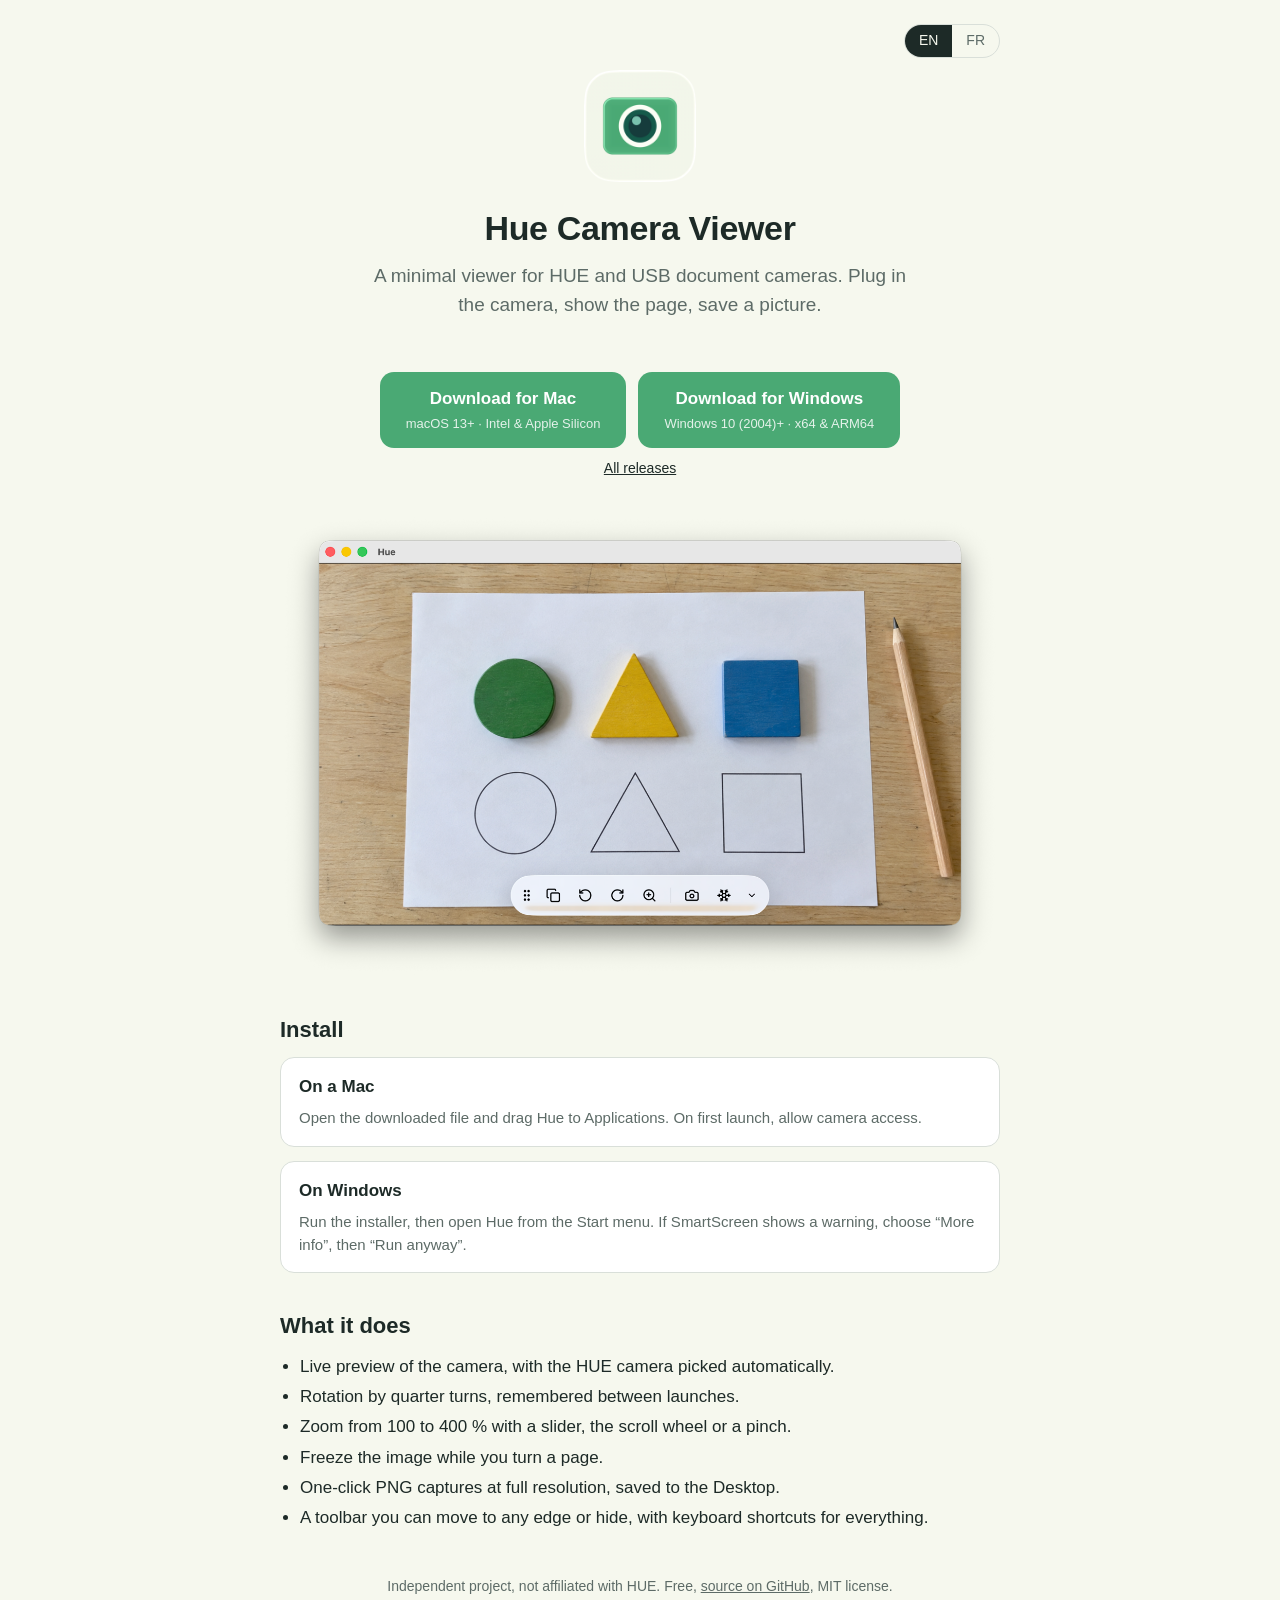
==== docs/index.html @ 90104df3 "Add a website for GitHub Pages" ====
<!doctype html>
<html lang="en">
<head>
  <meta charset="utf-8">
  <meta name="viewport" content="width=device-width, initial-scale=1">
  <title>Hue Camera Viewer</title>
  <meta name="description" content="A minimal viewer for HUE and USB document cameras, for macOS and Windows.">
  <link rel="canonical" href="https://piitaya.github.io/hue-camera-viewer/">
  <link rel="alternate" hreflang="en" href="https://piitaya.github.io/hue-camera-viewer/">
  <link rel="alternate" hreflang="fr" href="https://piitaya.github.io/hue-camera-viewer/fr/">
  <link rel="alternate" hreflang="x-default" href="https://piitaya.github.io/hue-camera-viewer/">
  <link rel="icon" href="favicon.svg" type="image/svg+xml">
  <link rel="icon" href="favicon-32.png" sizes="32x32" type="image/png">
  <link rel="apple-touch-icon" href="apple-touch-icon.png">
  <meta name="theme-color" content="#f6f8ee" media="(prefers-color-scheme: light)">
  <meta name="theme-color" content="#161a19" media="(prefers-color-scheme: dark)">
  <meta property="og:type" content="website">
  <meta property="og:site_name" content="Hue Camera Viewer">
  <meta property="og:title" content="Hue Camera Viewer">
  <meta property="og:description" content="A minimal viewer for HUE and USB document cameras, for macOS and Windows.">
  <meta property="og:url" content="https://piitaya.github.io/hue-camera-viewer/">
  <meta property="og:locale" content="en_US">
  <meta property="og:image" content="https://piitaya.github.io/hue-camera-viewer/og.png">
  <meta property="og:image:width" content="1200">
  <meta property="og:image:height" content="630">
  <meta property="og:image:alt" content="Hue Camera Viewer showing a sheet of paper with wooden shapes">
  <meta name="twitter:card" content="summary_large_image">
  <meta name="twitter:title" content="Hue Camera Viewer">
  <meta name="twitter:description" content="A minimal viewer for HUE and USB document cameras, for macOS and Windows.">
  <meta name="twitter:image" content="https://piitaya.github.io/hue-camera-viewer/og.png">
  <link rel="stylesheet" href="style.css">
  <script type="application/ld+json">
  {
    "@context": "https://schema.org",
    "@type": "SoftwareApplication",
    "name": "Hue Camera Viewer",
    "description": "A minimal viewer for HUE and USB document cameras, for macOS and Windows.",
    "url": "https://piitaya.github.io/hue-camera-viewer/",
    "inLanguage": "en",
    "applicationCategory": "EducationalApplication",
    "operatingSystem": "macOS 13+, Windows 10+",
    "offers": { "@type": "Offer", "price": "0", "priceCurrency": "EUR" },
    "license": "https://opensource.org/licenses/MIT",
    "image": "https://piitaya.github.io/hue-camera-viewer/og.png",
    "downloadUrl": "https://github.com/piitaya/hue-camera-viewer/releases/latest"
  }
  </script>
</head>
<body>
<main>
  <header>
    <nav class="lang" aria-label="Language">
      <a href="./" lang="en" hreflang="en" aria-current="page">EN</a>
      <a href="fr/" lang="fr" hreflang="fr">FR</a>
    </nav>
  </header>

  <div class="hero">
    <img class="icon" src="hue.png" alt="">
    <h1>Hue Camera Viewer</h1>
    <p class="tagline">A minimal viewer for HUE and USB document cameras. Plug in the camera, show the page, save a picture.</p>
    <span class="version" id="version" data-prefix="Version " hidden></span>
  </div>

  <div class="downloads">
    <a class="button" href="https://github.com/piitaya/hue-camera-viewer/releases/latest/download/Hue-Camera-Viewer-macOS.dmg">
      Download for Mac
      <small>macOS 13+ · Intel &amp; Apple Silicon</small>
    </a>
    <a class="button" href="https://github.com/piitaya/hue-camera-viewer/releases/latest/download/Hue-Camera-Viewer-Windows.exe">
      Download for Windows
      <small>Windows 10 (2004)+ · x64 &amp; ARM64</small>
    </a>
  </div>
  <p class="all"><a href="https://github.com/piitaya/hue-camera-viewer/releases">All releases</a></p>

  <img class="screenshot" src="screenshot.png" width="1400" height="900" alt="Hue Camera Viewer showing a sheet of paper with wooden shapes, the toolbar at the bottom">

  <section>
    <h2>Install</h2>
    <div class="install">
      <div class="card">
        <h3>On a Mac</h3>
        <p>Open the downloaded file and drag Hue to Applications. On first launch, allow camera access.</p>
      </div>
      <div class="card">
        <h3>On Windows</h3>
        <p>Run the installer, then open Hue from the Start menu. If SmartScreen shows a warning, choose “More info”, then “Run anyway”.</p>
      </div>
    </div>
  </section>

  <section>
    <h2>What it does</h2>
    <ul>
      <li>Live preview of the camera, with the HUE camera picked automatically.</li>
      <li>Rotation by quarter turns, remembered between launches.</li>
      <li>Zoom from 100 to 400 % with a slider, the scroll wheel or a pinch.</li>
      <li>Freeze the image while you turn a page.</li>
      <li>One-click PNG captures at full resolution, saved to the Desktop.</li>
      <li>A toolbar you can move to any edge or hide, with keyboard shortcuts for everything.</li>
    </ul>
  </section>

  <footer>
    <p>Independent project, not affiliated with HUE. Free, <a href="https://github.com/piitaya/hue-camera-viewer">source on GitHub</a>, MIT license.</p>
  </footer>
</main>
<script src="version.js"></script>
</body>
</html>
---- docs/style.css ----
:root {
  color-scheme: light dark;
  --ink: #1d2a27;
  --muted: #5d6b67;
  --paper: #f6f8ee;
  --card: #ffffff;
  --line: #d9dfd9;
  --accent: #4aa974;
  --accent-ink: #ffffff;
}
@media (prefers-color-scheme: dark) {
  :root {
    --ink: #eef2ef;
    --muted: #a5b0ab;
    --paper: #161a19;
    --card: #1f2423;
    --line: #333b38;
    --accent: #59b480;
    --accent-ink: #0d1a14;
  }
}
* { box-sizing: border-box; }
body {
  margin: 0;
  font: 17px/1.55 -apple-system, BlinkMacSystemFont, "Segoe UI", Roboto, Helvetica, Arial, sans-serif;
  color: var(--ink);
  background: var(--paper);
}
main { max-width: 760px; margin: 0 auto; padding: 24px 20px 56px; }
header { display: flex; justify-content: flex-end; }
.lang { display: inline-flex; border: 1px solid var(--line); border-radius: 999px; overflow: hidden; font-size: 14px; }
.lang a { padding: 5px 14px; color: var(--muted); text-decoration: none; }
.lang a[aria-current="page"] { background: var(--ink); color: var(--paper); }
.hero { text-align: center; margin-top: 12px; }
.hero .icon { width: 112px; height: 112px; }
h1 { font-size: 34px; margin: 12px 0 6px; letter-spacing: -0.01em; }
.tagline { font-size: 19px; color: var(--muted); margin: 0 auto; max-width: 560px; }
.version { display: inline-block; margin-top: 12px; font-size: 14px; color: var(--muted); }
.downloads { display: flex; flex-wrap: wrap; gap: 12px; justify-content: center; margin: 26px 0 10px; }
.button {
  display: inline-flex; flex-direction: column; align-items: center; gap: 2px;
  padding: 14px 26px; border-radius: 14px; text-decoration: none;
  background: var(--accent); color: var(--accent-ink); font-weight: 600; min-width: 220px;
}
.button small { font-weight: 400; font-size: 13px; opacity: 0.85; }
.all { text-align: center; font-size: 14px; }
.all a, footer a { color: inherit; }
.screenshot { display: block; width: 100%; height: auto; margin: 34px 0 8px; }
section { margin-top: 36px; }
h2 { font-size: 22px; margin: 0 0 10px; }
p { margin: 0 0 10px; }
.install { display: grid; gap: 14px; }
.card { background: var(--card); border: 1px solid var(--line); border-radius: 14px; padding: 16px 18px; }
.card h3 { margin: 0 0 6px; font-size: 17px; }
.card p { margin: 0; color: var(--muted); font-size: 15px; }
ul { padding-left: 20px; margin: 0; }
li { margin: 4px 0; }
footer { margin-top: 44px; font-size: 14px; color: var(--muted); text-align: center; }
@media (max-width: 480px) {
  h1 { font-size: 28px; }
  .button { width: 100%; }
}
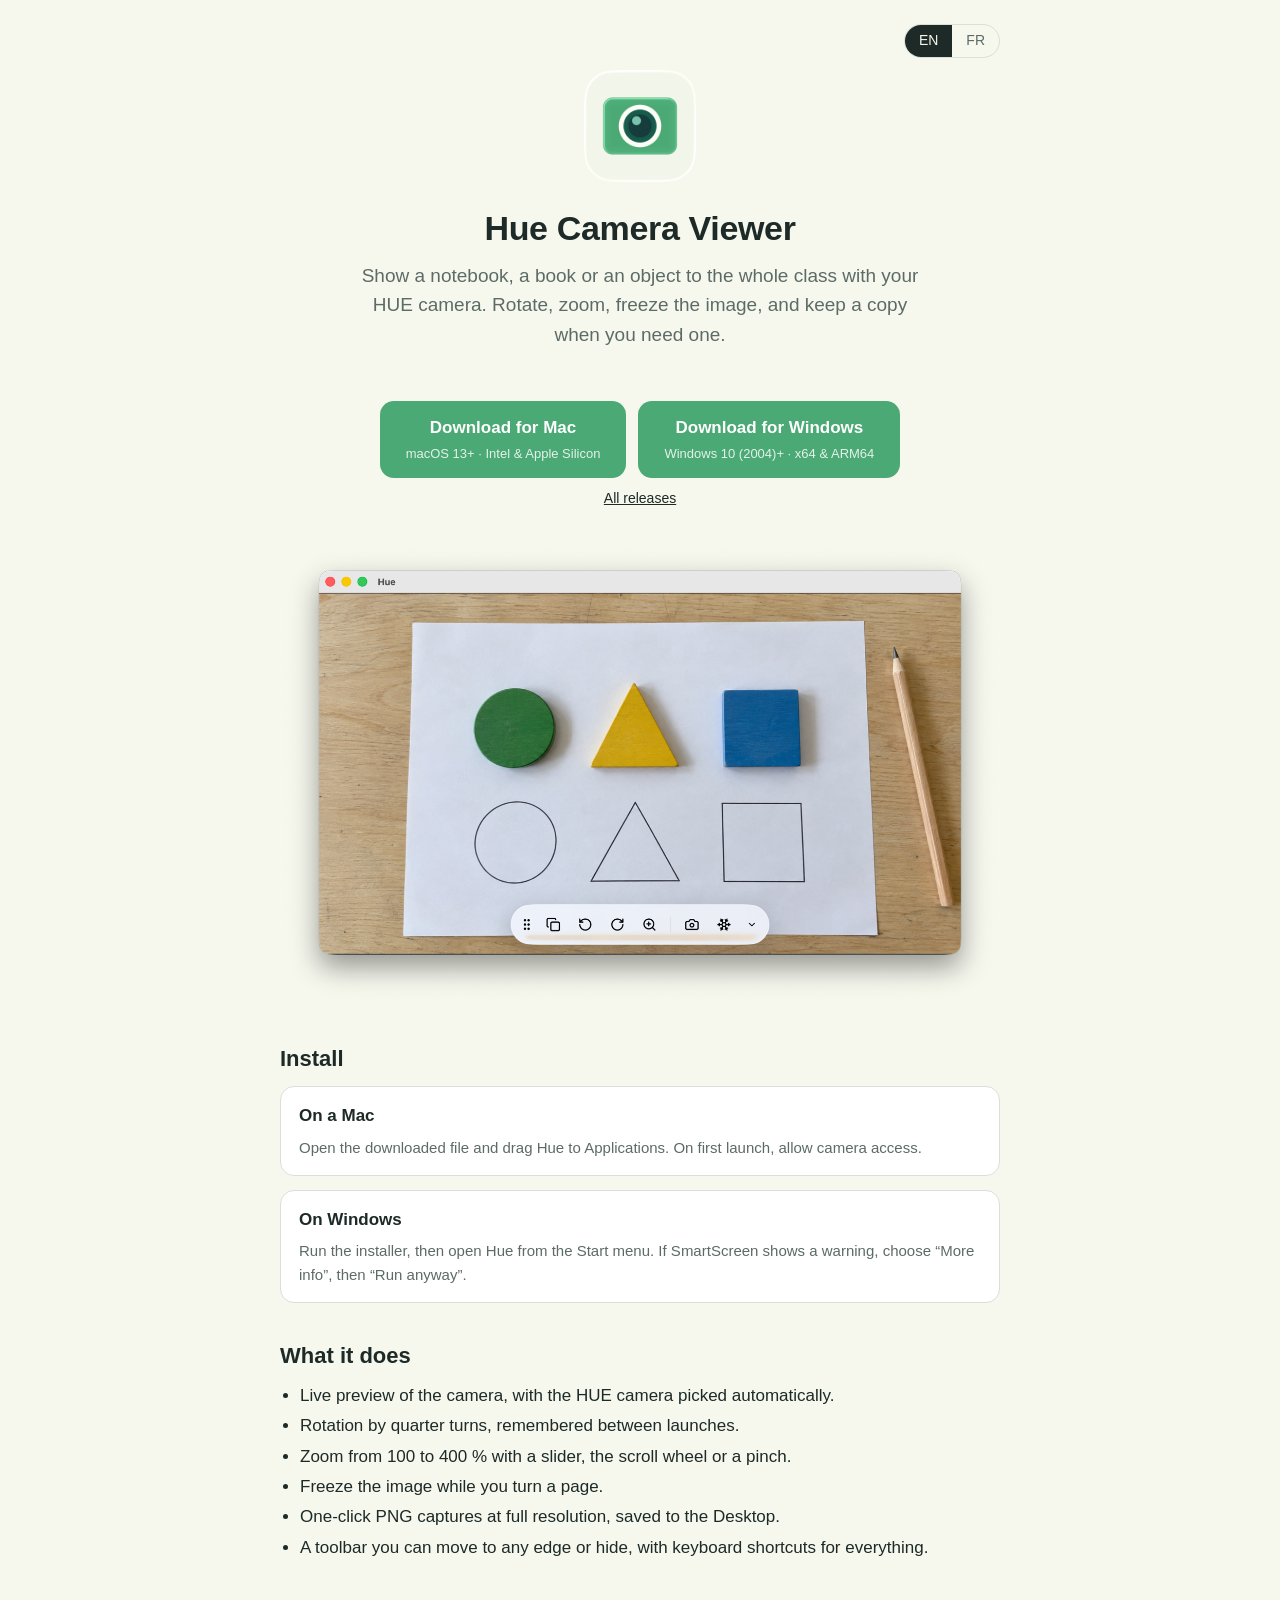
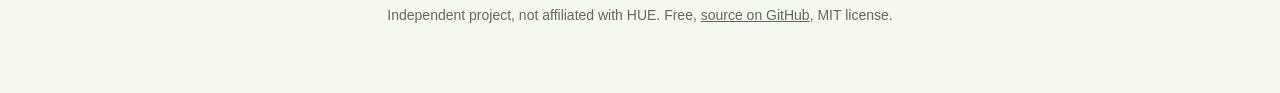
==== commit b53eb5ab: "Rewrite the website pitch for the classroom" ====
--- a/docs/index.html
+++ b/docs/index.html
@@ -58,7 +58,7 @@
   <div class="hero">
     <img class="icon" src="hue.png" alt="">
     <h1>Hue Camera Viewer</h1>
-    <p class="tagline">A minimal viewer for HUE and USB document cameras. Plug in the camera, show the page, save a picture.</p>
+    <p class="tagline">Show a notebook, a book or an object to the whole class with your HUE camera. Rotate, zoom, freeze the image, and keep a copy when you need one.</p>
     <span class="version" id="version" data-prefix="Version " hidden></span>
   </div>
 
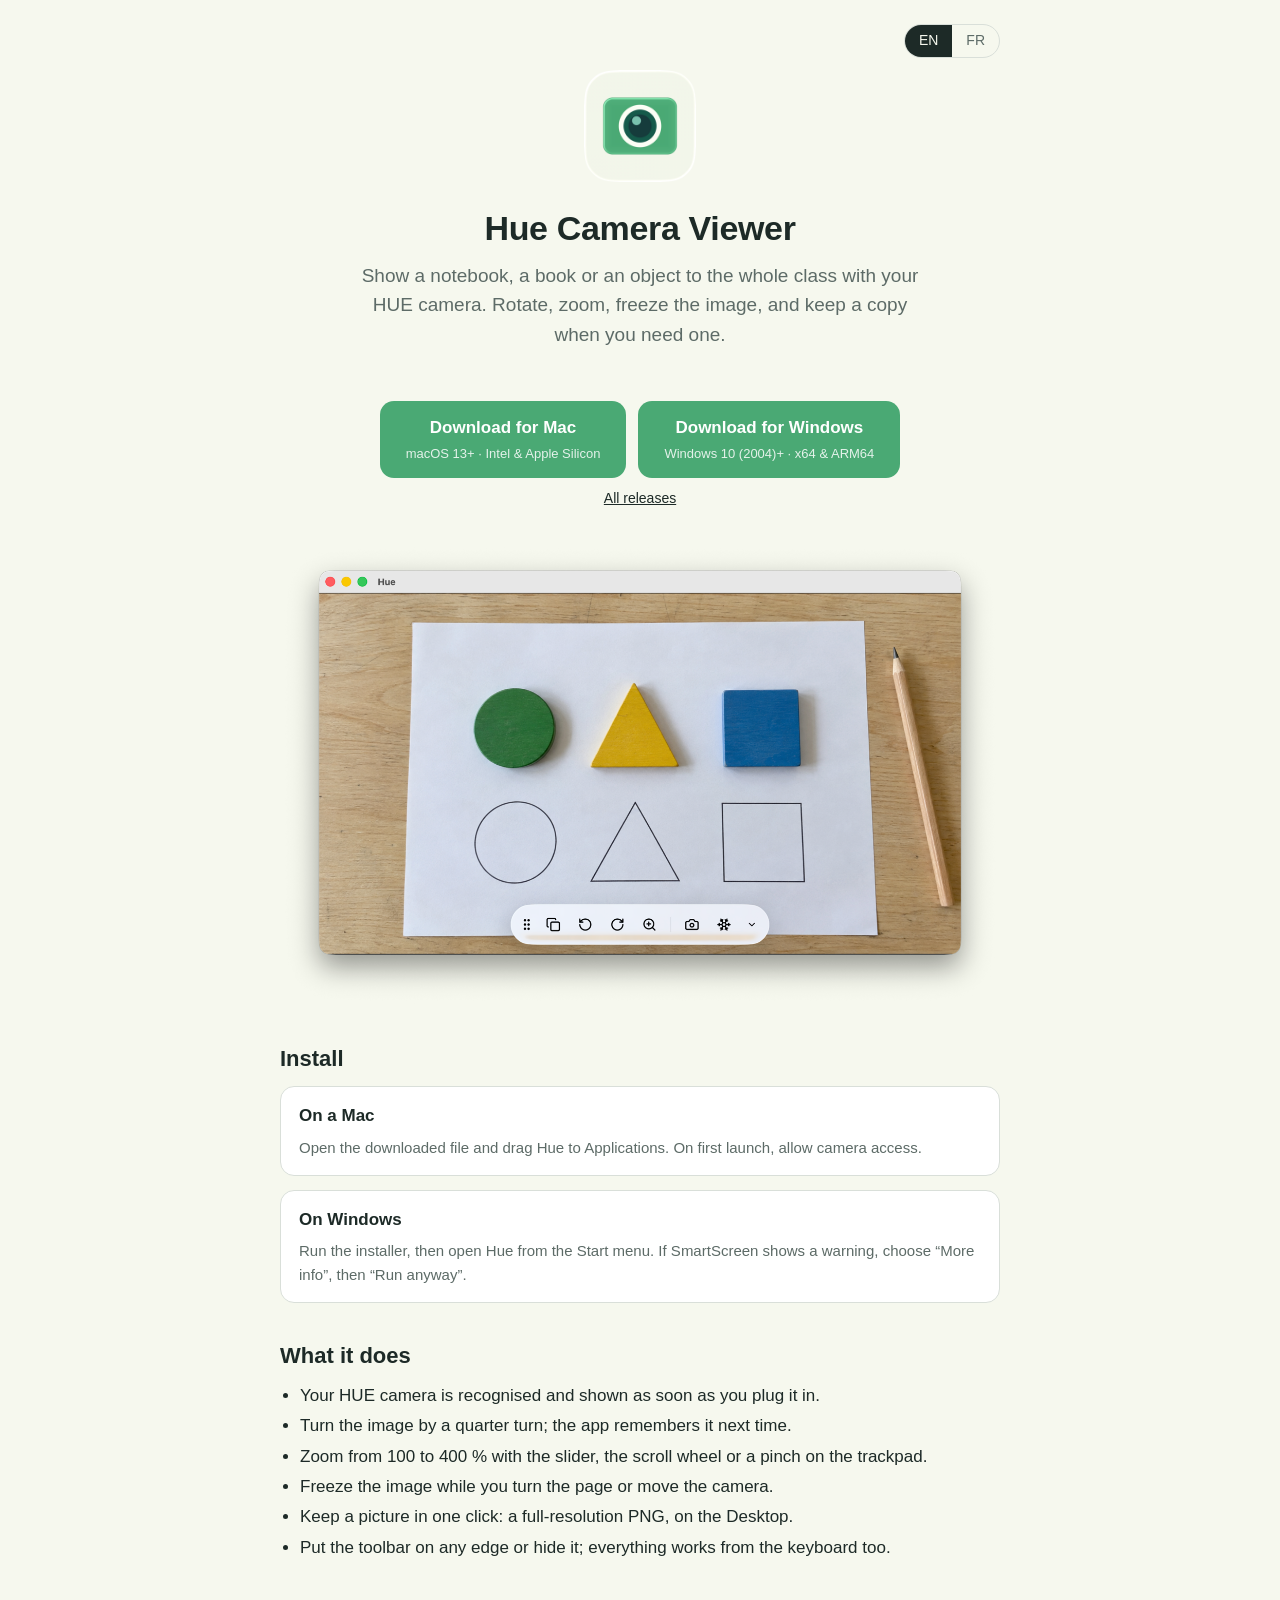
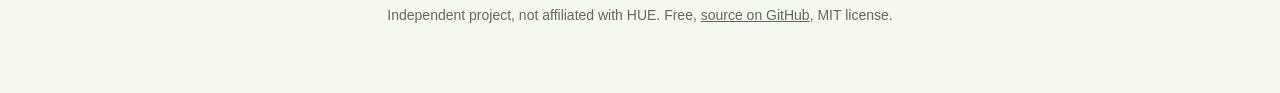
==== commit 4323c38f: "Rewrite the website feature list for the classroom" ====
--- a/docs/index.html
+++ b/docs/index.html
@@ -93,12 +93,12 @@
   <section>
     <h2>What it does</h2>
     <ul>
-      <li>Live preview of the camera, with the HUE camera picked automatically.</li>
-      <li>Rotation by quarter turns, remembered between launches.</li>
-      <li>Zoom from 100 to 400 % with a slider, the scroll wheel or a pinch.</li>
-      <li>Freeze the image while you turn a page.</li>
-      <li>One-click PNG captures at full resolution, saved to the Desktop.</li>
-      <li>A toolbar you can move to any edge or hide, with keyboard shortcuts for everything.</li>
+      <li>Your HUE camera is recognised and shown as soon as you plug it in.</li>
+      <li>Turn the image by a quarter turn; the app remembers it next time.</li>
+      <li>Zoom from 100 to 400 % with the slider, the scroll wheel or a pinch on the trackpad.</li>
+      <li>Freeze the image while you turn the page or move the camera.</li>
+      <li>Keep a picture in one click: a full-resolution PNG, on the Desktop.</li>
+      <li>Put the toolbar on any edge or hide it; everything works from the keyboard too.</li>
     </ul>
   </section>
 
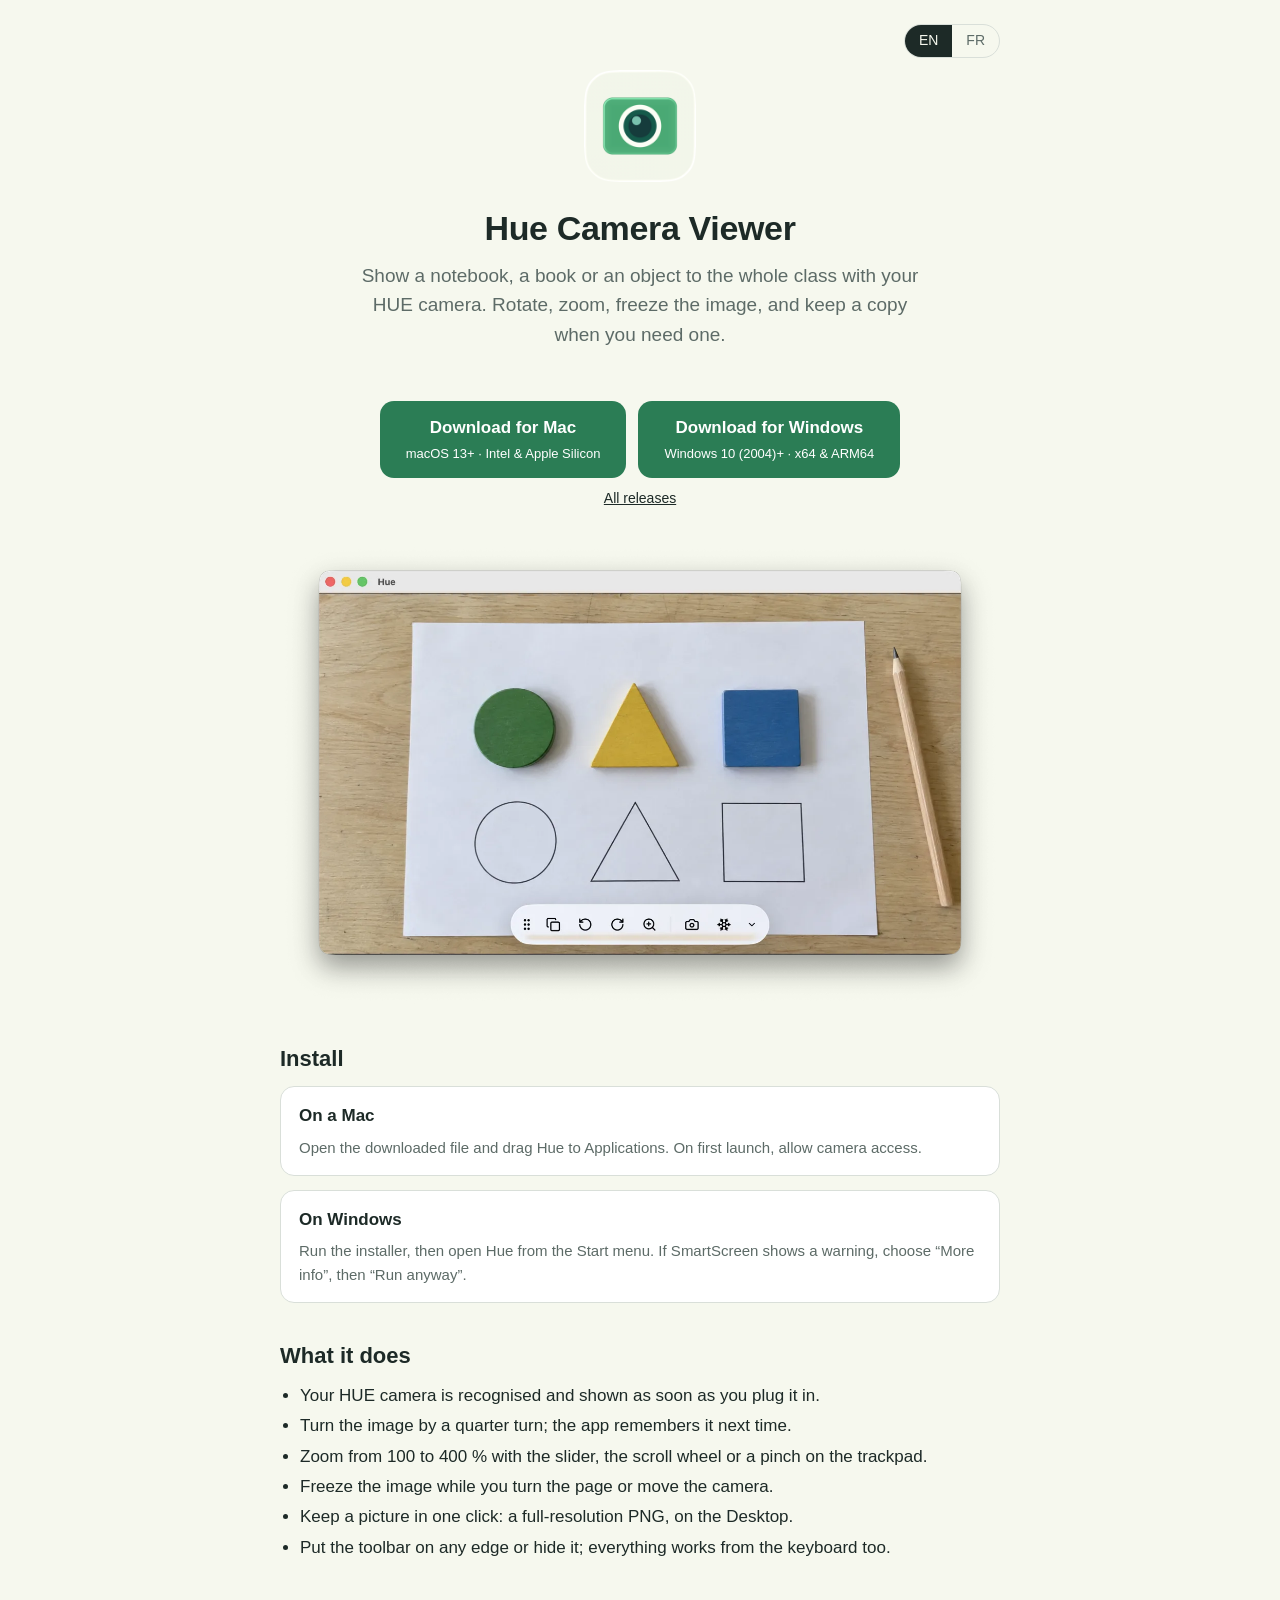
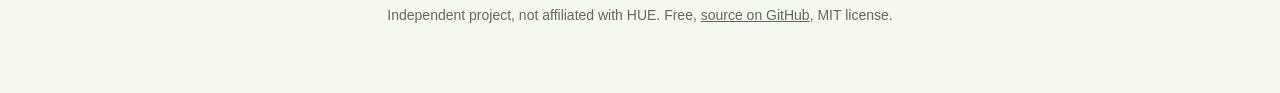
==== commit 8f75f166: "Fix the download button contrast and serve the website screenshot as WebP" ====
--- a/docs/index.html
+++ b/docs/index.html
@@ -74,7 +74,7 @@
   </div>
   <p class="all"><a href="https://github.com/piitaya/hue-camera-viewer/releases">All releases</a></p>
 
-  <img class="screenshot" src="screenshot.png" width="1400" height="900" alt="Hue Camera Viewer showing a sheet of paper with wooden shapes, the toolbar at the bottom">
+  <img class="screenshot" src="screenshot.webp" width="1400" height="900" alt="Hue Camera Viewer showing a sheet of paper with wooden shapes, the toolbar at the bottom">
 
   <section>
     <h2>Install</h2>
--- a/docs/style.css
+++ b/docs/style.css
@@ -5,7 +5,7 @@
   --paper: #f6f8ee;
   --card: #ffffff;
   --line: #d9dfd9;
-  --accent: #4aa974;
+  --accent: #2b7d55;
   --accent-ink: #ffffff;
 }
 @media (prefers-color-scheme: dark) {
@@ -42,7 +42,7 @@
   padding: 14px 26px; border-radius: 14px; text-decoration: none;
   background: var(--accent); color: var(--accent-ink); font-weight: 600; min-width: 220px;
 }
-.button small { font-weight: 400; font-size: 13px; opacity: 0.85; }
+.button small { font-weight: 400; font-size: 13px; }
 .all { text-align: center; font-size: 14px; }
 .all a, footer a { color: inherit; }
 .screenshot { display: block; width: 100%; height: auto; margin: 34px 0 8px; }
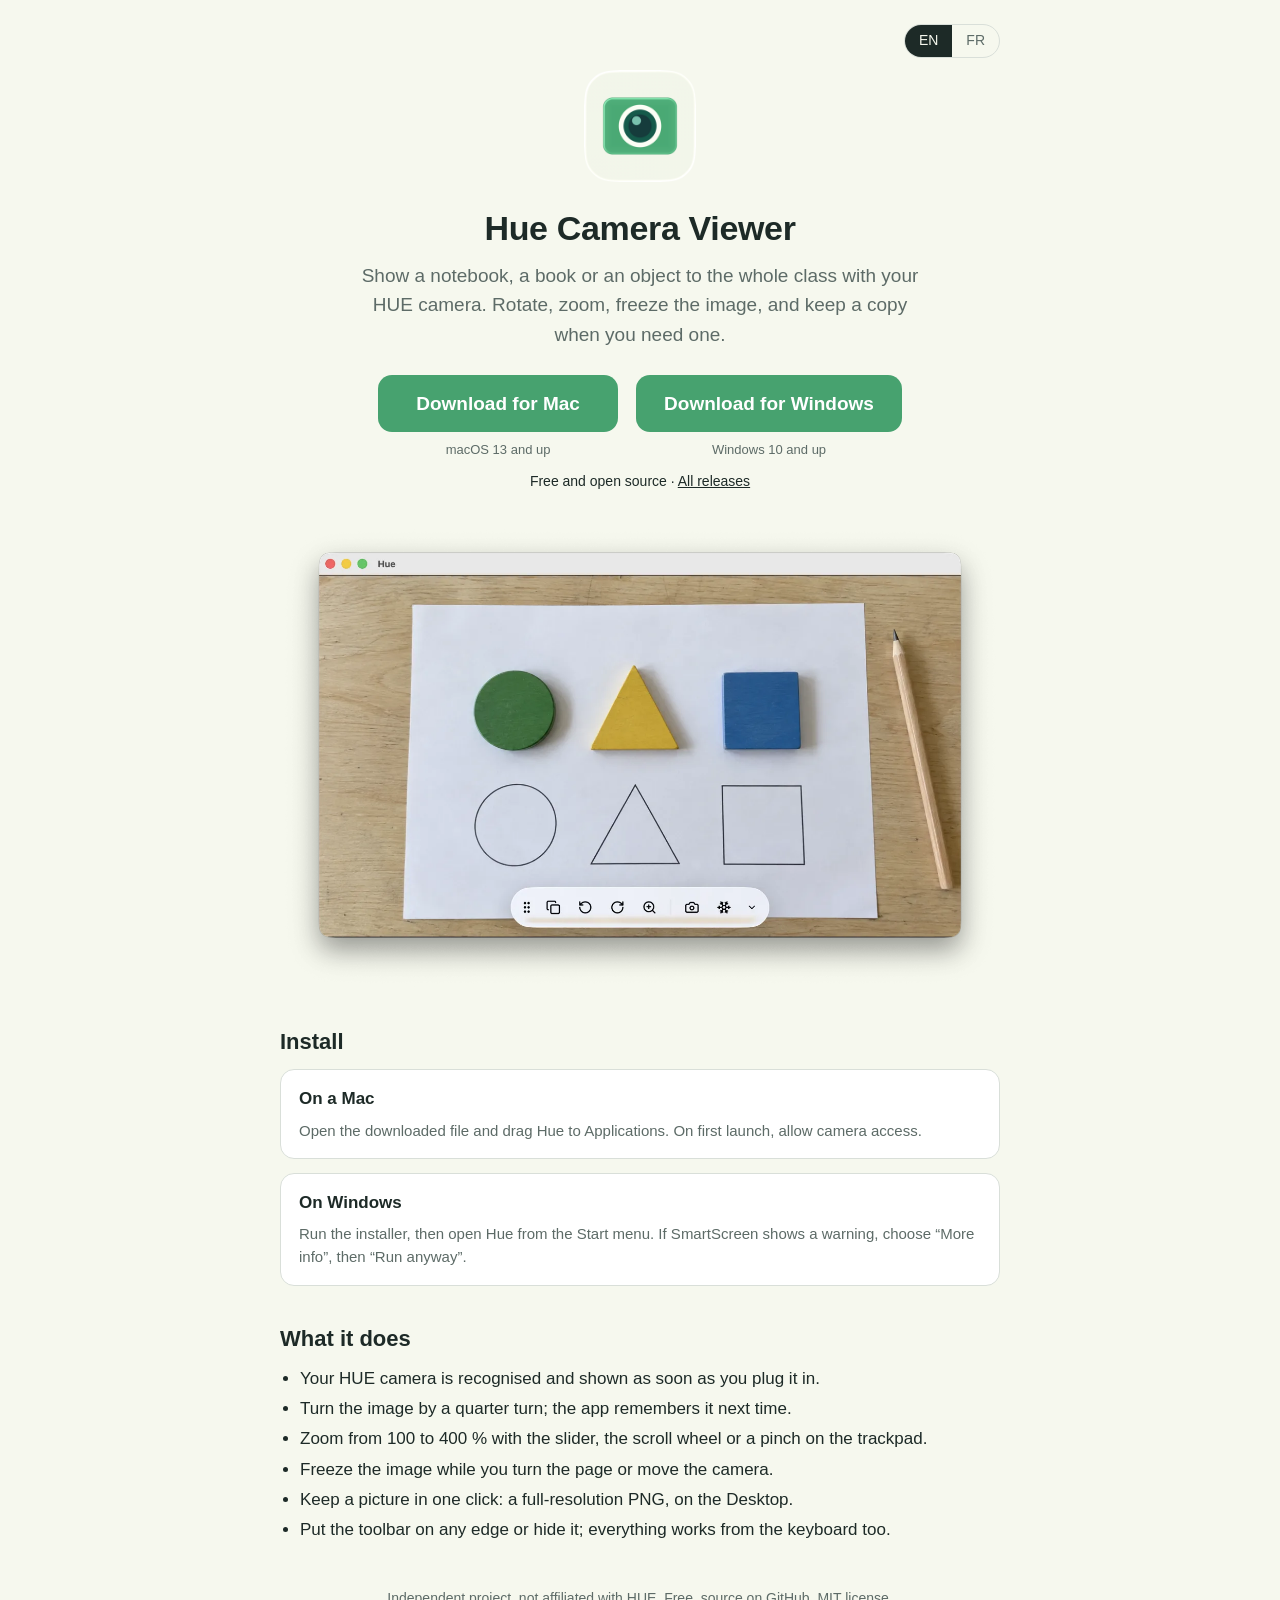
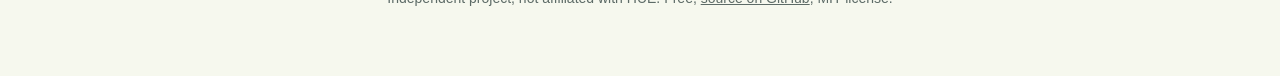
==== commit bb2dede2: "Drop the fetched version label and lighten the download buttons" ====
--- a/docs/index.html
+++ b/docs/index.html
@@ -59,20 +59,19 @@
     <img class="icon" src="hue.png" alt="">
     <h1>Hue Camera Viewer</h1>
     <p class="tagline">Show a notebook, a book or an object to the whole class with your HUE camera. Rotate, zoom, freeze the image, and keep a copy when you need one.</p>
-    <span class="version" id="version" data-prefix="Version " hidden></span>
   </div>
 
   <div class="downloads">
-    <a class="button" href="https://github.com/piitaya/hue-camera-viewer/releases/latest/download/Hue-Camera-Viewer-macOS.dmg">
-      Download for Mac
-      <small>macOS 13+ · Intel &amp; Apple Silicon</small>
-    </a>
-    <a class="button" href="https://github.com/piitaya/hue-camera-viewer/releases/latest/download/Hue-Camera-Viewer-Windows.exe">
-      Download for Windows
-      <small>Windows 10 (2004)+ · x64 &amp; ARM64</small>
-    </a>
+    <div class="download">
+      <a class="button" href="https://github.com/piitaya/hue-camera-viewer/releases/latest/download/Hue-Camera-Viewer-macOS.dmg">Download for Mac</a>
+      <small>macOS 13 and up</small>
+    </div>
+    <div class="download">
+      <a class="button" href="https://github.com/piitaya/hue-camera-viewer/releases/latest/download/Hue-Camera-Viewer-Windows.exe">Download for Windows</a>
+      <small>Windows 10 and up</small>
+    </div>
   </div>
-  <p class="all"><a href="https://github.com/piitaya/hue-camera-viewer/releases">All releases</a></p>
+  <p class="all">Free and open source · <a href="https://github.com/piitaya/hue-camera-viewer/releases">All releases</a></p>
 
   <img class="screenshot" src="screenshot.webp" width="1400" height="900" alt="Hue Camera Viewer showing a sheet of paper with wooden shapes, the toolbar at the bottom">
 
@@ -106,6 +105,5 @@
     <p>Independent project, not affiliated with HUE. Free, <a href="https://github.com/piitaya/hue-camera-viewer">source on GitHub</a>, MIT license.</p>
   </footer>
 </main>
-<script src="version.js"></script>
 </body>
 </html>
--- a/docs/style.css
+++ b/docs/style.css
@@ -5,7 +5,7 @@
   --paper: #f6f8ee;
   --card: #ffffff;
   --line: #d9dfd9;
-  --accent: #2b7d55;
+  --accent: #47a26f;
   --accent-ink: #ffffff;
 }
 @media (prefers-color-scheme: dark) {
@@ -35,14 +35,14 @@
 .hero .icon { width: 112px; height: 112px; }
 h1 { font-size: 34px; margin: 12px 0 6px; letter-spacing: -0.01em; }
 .tagline { font-size: 19px; color: var(--muted); margin: 0 auto; max-width: 560px; }
-.version { display: inline-block; margin-top: 12px; font-size: 14px; color: var(--muted); }
-.downloads { display: flex; flex-wrap: wrap; gap: 12px; justify-content: center; margin: 26px 0 10px; }
+.downloads { display: flex; flex-wrap: wrap; gap: 18px; justify-content: center; margin: 26px 0 10px; }
+.download { display: flex; flex-direction: column; align-items: center; gap: 8px; }
 .button {
-  display: inline-flex; flex-direction: column; align-items: center; gap: 2px;
-  padding: 14px 26px; border-radius: 14px; text-decoration: none;
-  background: var(--accent); color: var(--accent-ink); font-weight: 600; min-width: 220px;
+  display: inline-flex; justify-content: center; align-items: center;
+  padding: 14px 28px; border-radius: 14px; text-decoration: none;
+  background: var(--accent); color: var(--accent-ink); font-size: 19px; font-weight: 700; min-width: 240px;
 }
-.button small { font-weight: 400; font-size: 13px; }
+.download small { font-size: 13px; color: var(--muted); }
 .all { text-align: center; font-size: 14px; }
 .all a, footer a { color: inherit; }
 .screenshot { display: block; width: 100%; height: auto; margin: 34px 0 8px; }
@@ -58,5 +58,5 @@
 footer { margin-top: 44px; font-size: 14px; color: var(--muted); text-align: center; }
 @media (max-width: 480px) {
   h1 { font-size: 28px; }
-  .button { width: 100%; }
+  .download, .button { width: 100%; }
 }
